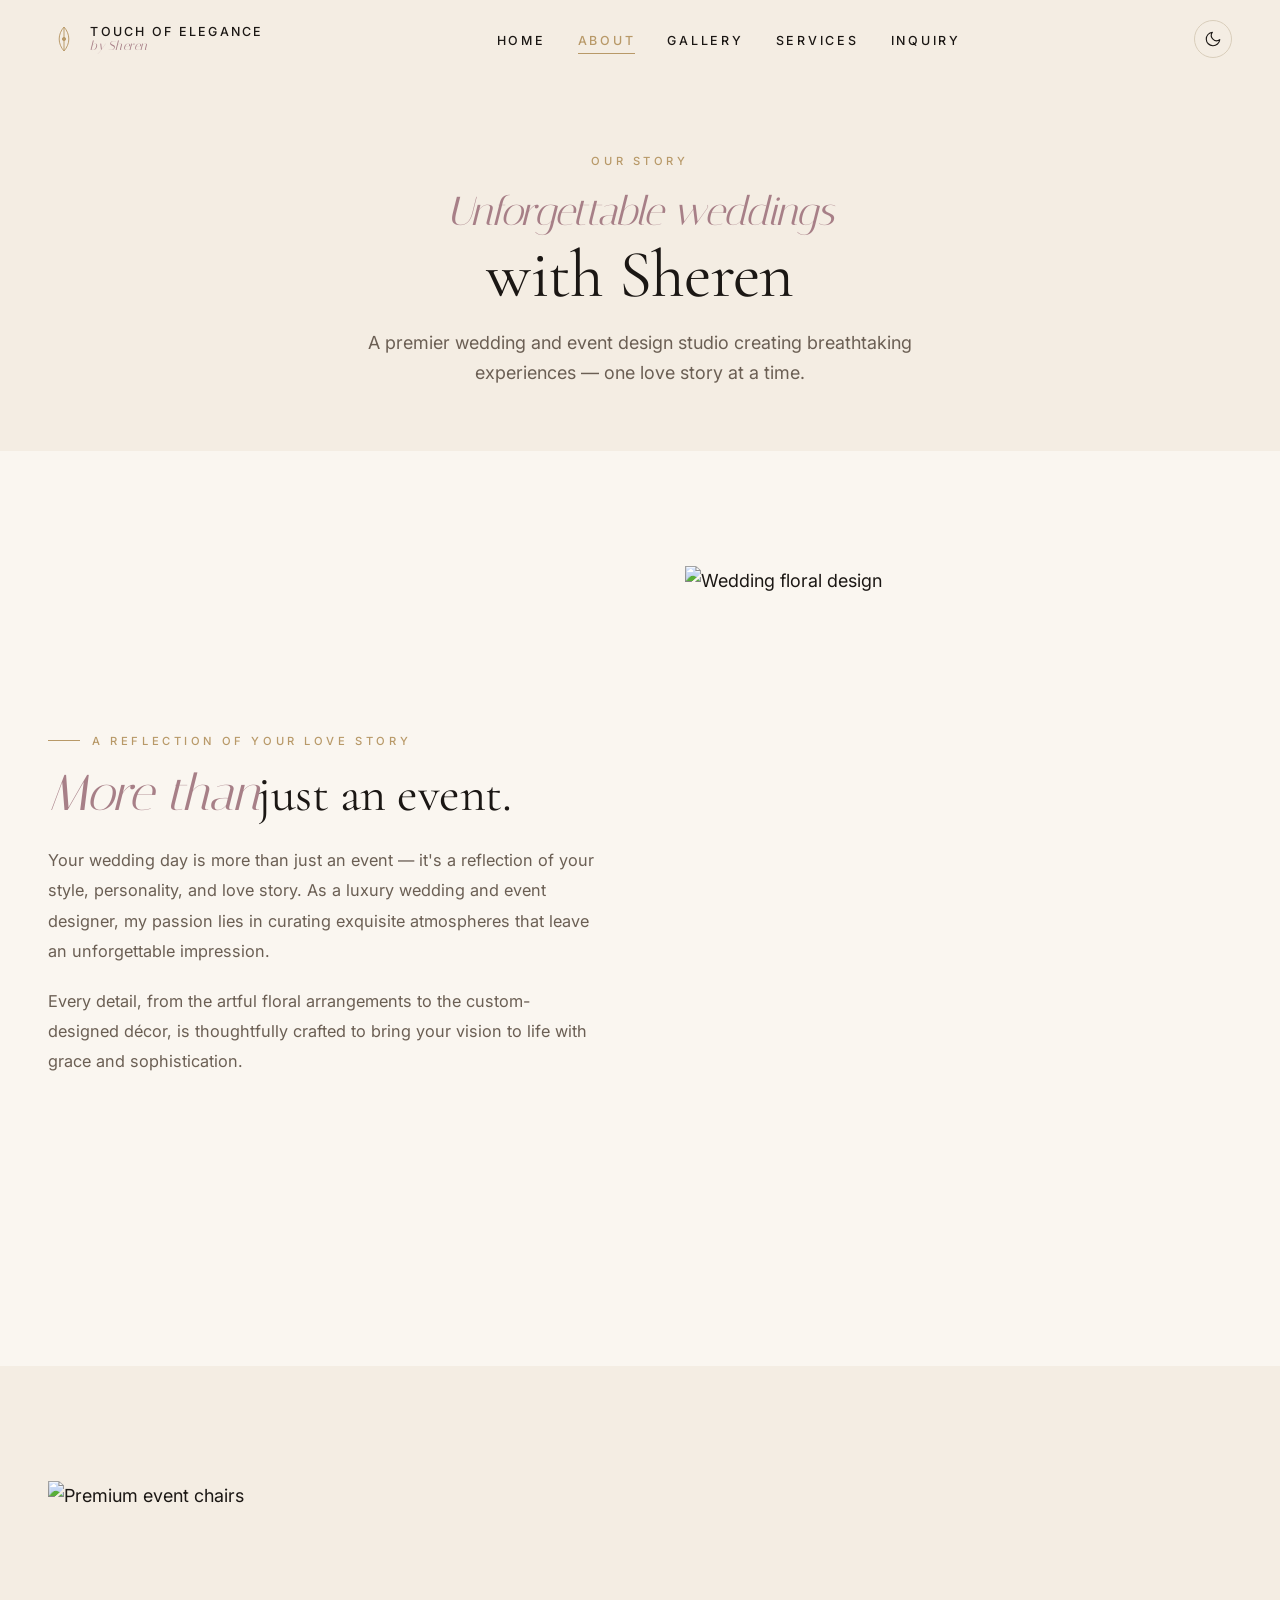
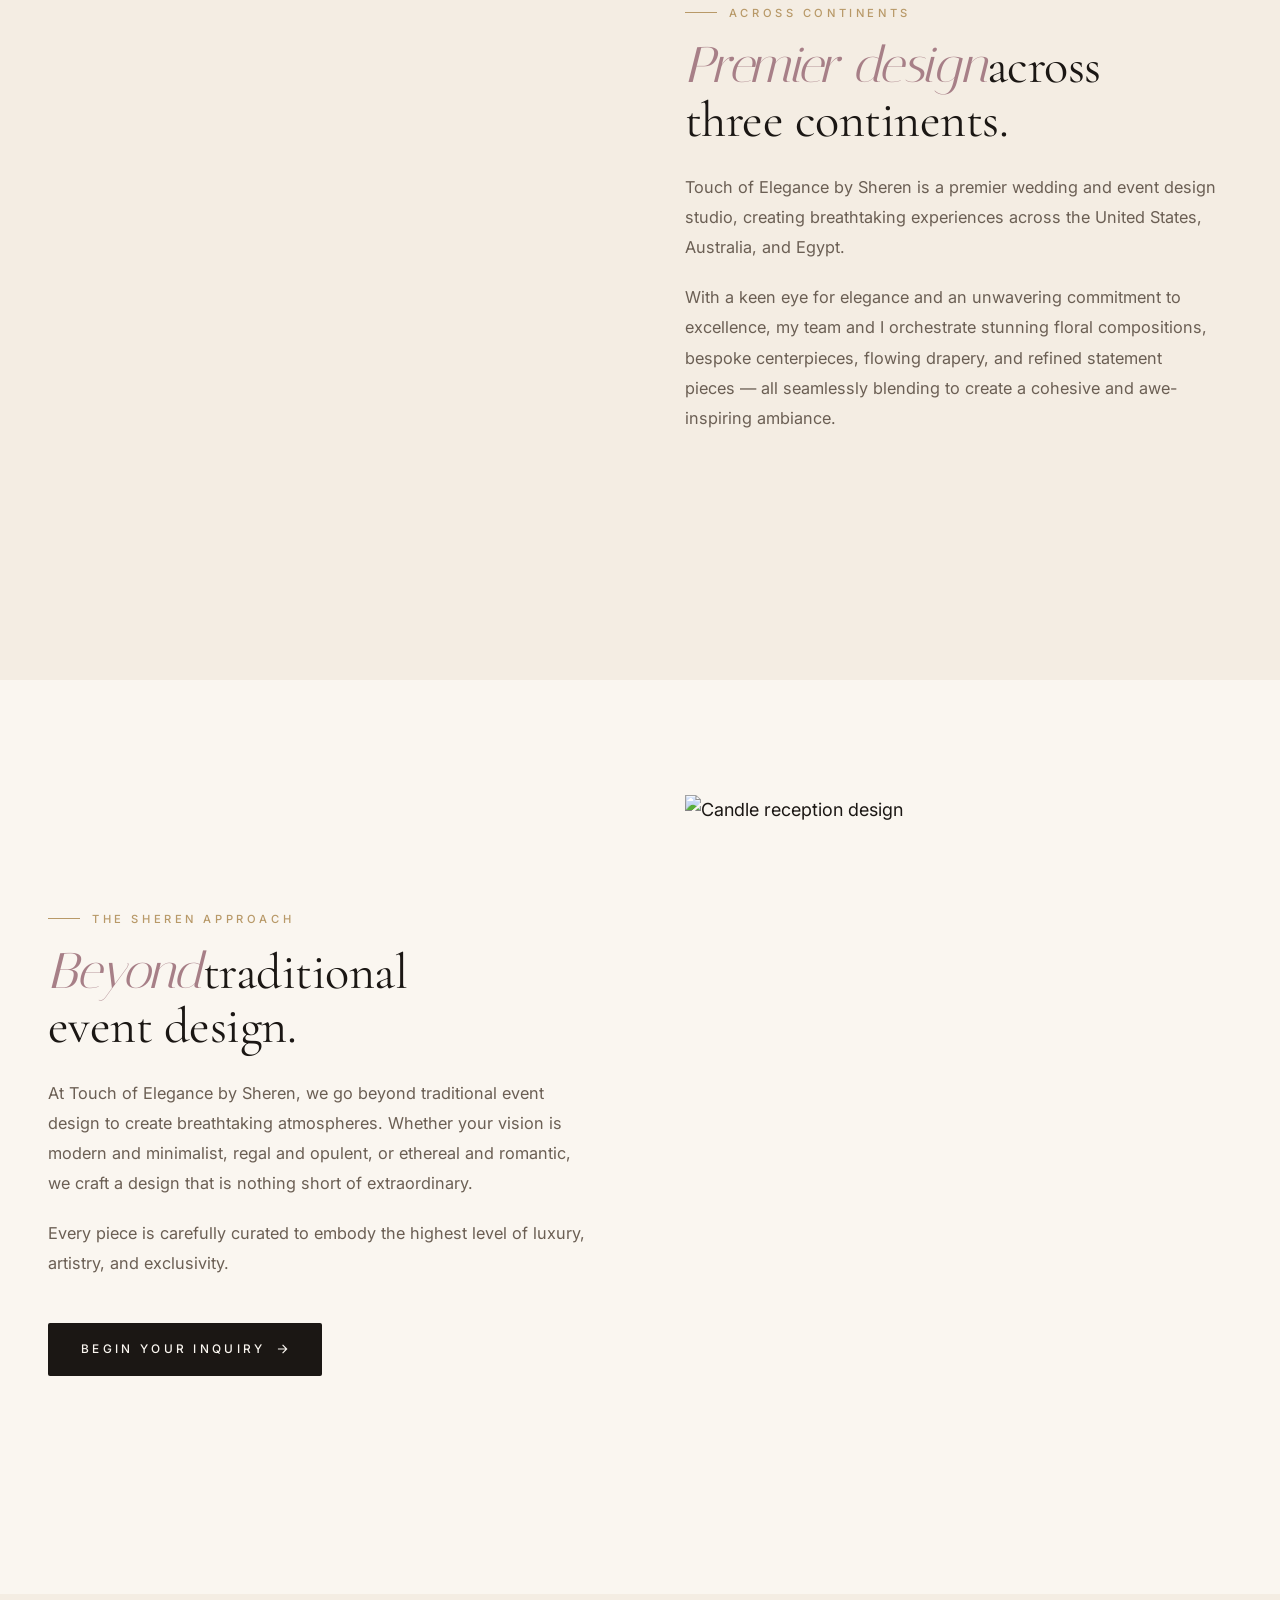
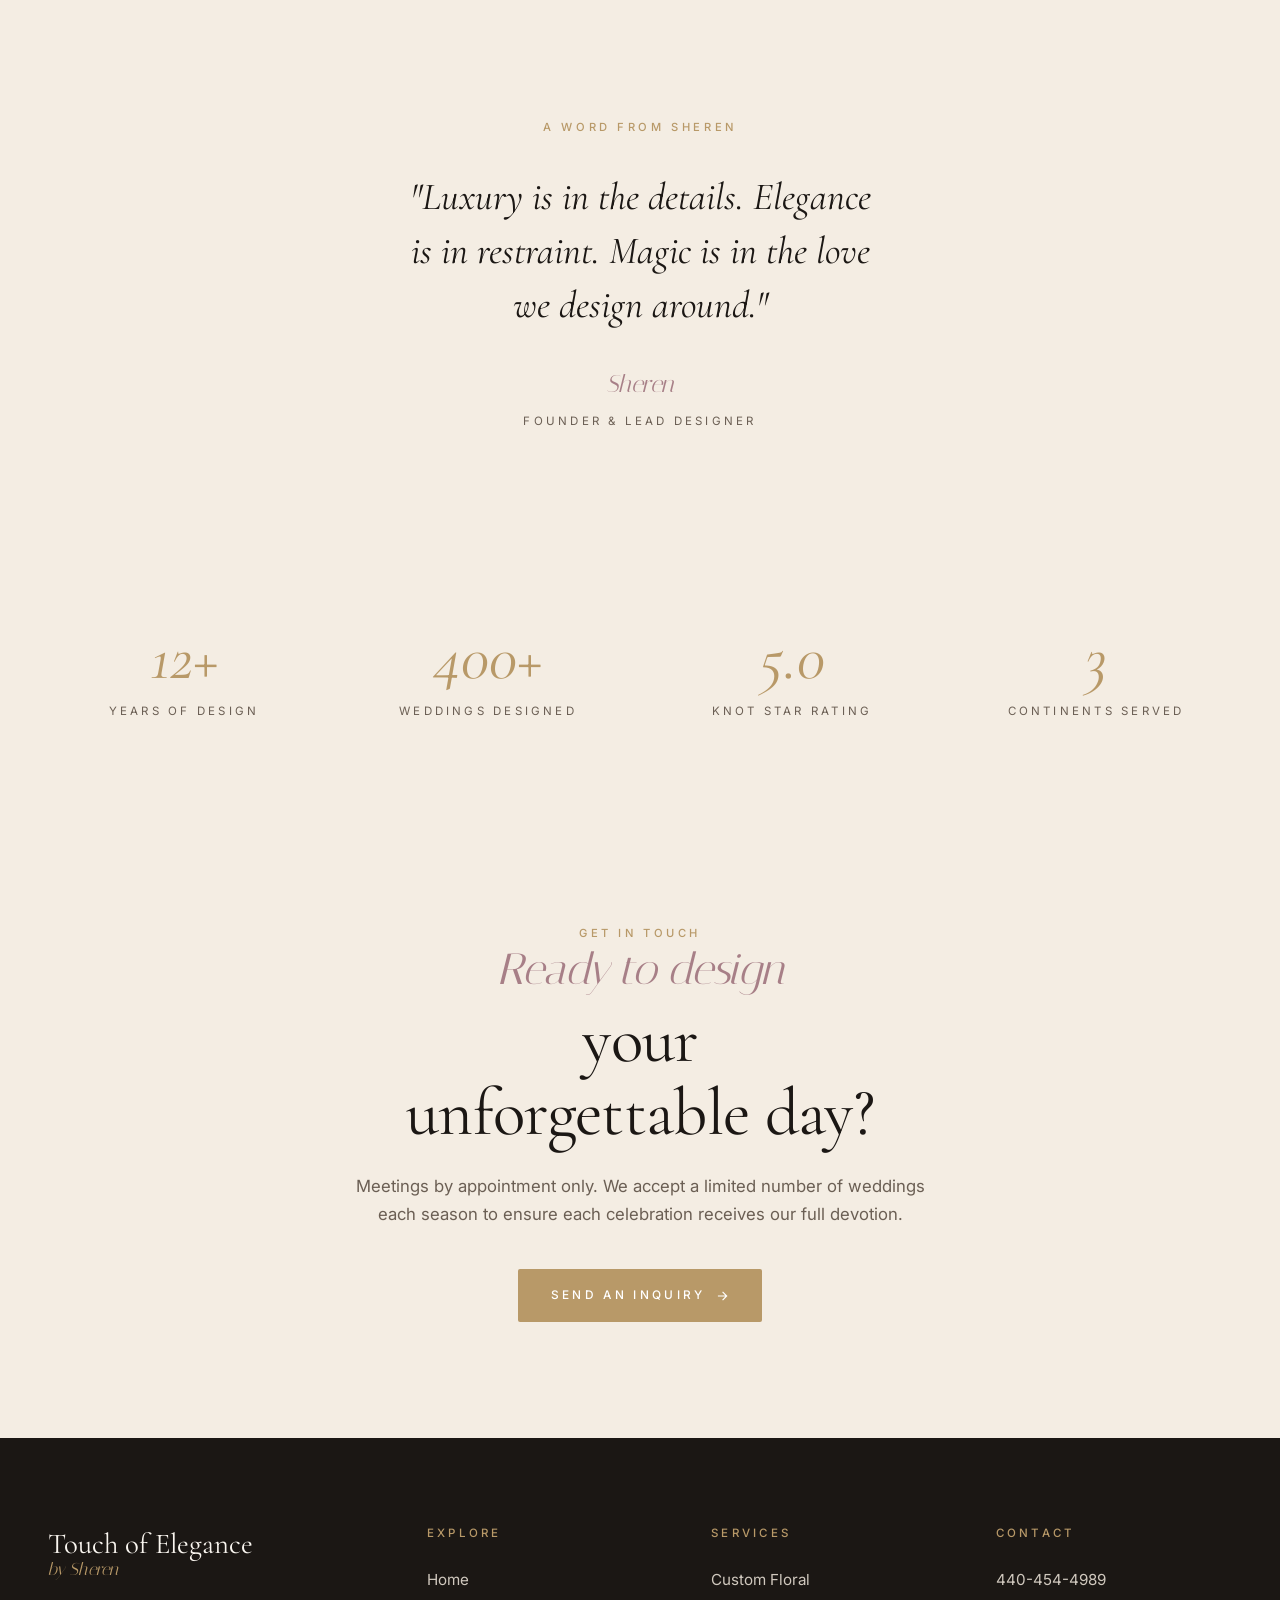
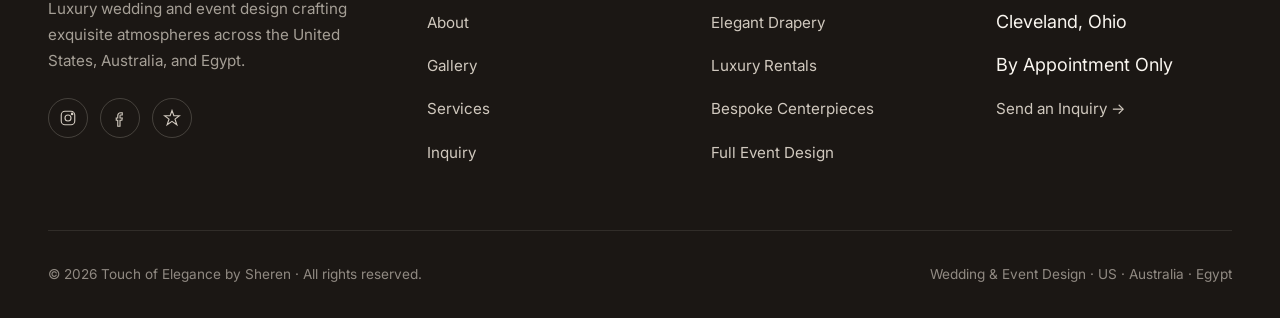
==== about.html @ 4b9fe18b "Touch of Elegance — editorial luxury wedding site v1" ====
<!doctype html>
<html lang="en">
<head>
  <meta charset="utf-8" />
  <meta name="viewport" content="width=device-width, initial-scale=1" />
  <title>About — Touch of Elegance by Sheren</title>
  <meta name="description" content="Founded by Sheren, Touch of Elegance is a premier luxury wedding and event design studio creating breathtaking experiences across the United States, Australia, and Egypt." />
  <link rel="preconnect" href="https://fonts.googleapis.com" />
  <link rel="preconnect" href="https://fonts.gstatic.com" crossorigin />
  <link href="https://fonts.googleapis.com/css2?family=Cormorant+Garamond:ital,wght@0,400;0,500;0,600;1,400;1,500&family=Italiana&family=Inter:wght@400;500;600&display=swap" rel="stylesheet" />
  <link rel="preconnect" href="https://img1.wsimg.com" />
  <link rel="stylesheet" href="css/style.css" />
</head>
<body>

  <header class="site-header">
    <div class="container nav-wrap">
      <a href="index.html" class="brand"><svg class="brand-mark" viewBox="0 0 40 40" fill="none" stroke="currentColor" stroke-width="1.2"><path d="M20 5 C12 14, 12 26, 20 35 C28 26, 28 14, 20 5 Z"/><path d="M20 5 L20 35"/><circle cx="20" cy="20" r="2" fill="currentColor"/></svg><span class="brand-name"><strong>Touch of Elegance</strong><span class="brand-tag">by Sheren</span></span></a>
      <nav aria-label="Main">
        <ul class="nav-links" role="list">
          <li><a href="index.html">Home</a></li>
          <li><a href="about.html" class="active">About</a></li>
          <li><a href="gallery.html">Gallery</a></li>
          <li><a href="index.html#services">Services</a></li>
          <li><a href="inquiry.html">Inquiry</a></li>
        </ul>
      </nav>
      <div class="nav-right">
        <button class="theme-toggle" data-theme-toggle aria-label="Toggle theme"></button>
        <button class="menu-toggle" aria-label="Open menu"><span></span><span></span><span></span></button>
      </div>
    </div>
  </header>

  <main>
  <section class="page-header">
    <div class="container reveal">
      <span class="eyebrow center no-line">Our Story</span>
      <h1><span class="script">Unforgettable weddings</span>with Sheren</h1>
      <p>A premier wedding and event design studio creating breathtaking experiences — one love story at a time.</p>
    </div>
  </section>

  <section class="about-story">
    <div class="container">
      <div class="about-story-grid">
        <div class="reveal">
          <img src="https://img1.wsimg.com/isteam/ip/43267d62-f9a4-4e65-951b-62f53e7021e9/WhatsApp%20Image%202025-03-03%20at%2021.09.30_ea5f6266.jpg/:/rs=w:900,h:1125,cg:true,m" alt="Wedding floral design" loading="lazy"/>
        </div>
        <div class="about-story-text reveal delay-2">
          <span class="eyebrow">A Reflection of Your Love Story</span>
          <h2><span class="script">More than</span>just an event.</h2>
          <p>Your wedding day is more than just an event — it's a reflection of your style, personality, and love story. As a luxury wedding and event designer, my passion lies in curating exquisite atmospheres that leave an unforgettable impression.</p>
          <p>Every detail, from the artful floral arrangements to the custom-designed décor, is thoughtfully crafted to bring your vision to life with grace and sophistication.</p>
        </div>
      </div>
    </div>
  </section>

  <section class="about-story" style="background:var(--color-surface-2);">
    <div class="container">
      <div class="about-story-grid">
        <div class="reveal">
          <img src="https://img1.wsimg.com/isteam/ip/43267d62-f9a4-4e65-951b-62f53e7021e9/Chairs.jpg/:/rs=w:900,h:1125,cg:true,m" alt="Premium event chairs" loading="lazy"/>
        </div>
        <div class="about-story-text reveal delay-2">
          <span class="eyebrow">Across Continents</span>
          <h2><span class="script">Premier design</span>across three continents.</h2>
          <p>Touch of Elegance by Sheren is a premier wedding and event design studio, creating breathtaking experiences across the United States, Australia, and Egypt.</p>
          <p>With a keen eye for elegance and an unwavering commitment to excellence, my team and I orchestrate stunning floral compositions, bespoke centerpieces, flowing drapery, and refined statement pieces — all seamlessly blending to create a cohesive and awe-inspiring ambiance.</p>
        </div>
      </div>
    </div>
  </section>

  <section class="about-story">
    <div class="container">
      <div class="about-story-grid">
        <div class="reveal">
          <img src="https://img1.wsimg.com/isteam/ip/43267d62-f9a4-4e65-951b-62f53e7021e9/brittney%20floating%20candlles.jpg/:/rs=w:900,h:1125,cg:true,m" alt="Candle reception design" loading="lazy"/>
        </div>
        <div class="about-story-text reveal delay-2">
          <span class="eyebrow">The Sheren Approach</span>
          <h2><span class="script">Beyond</span>traditional event design.</h2>
          <p>At Touch of Elegance by Sheren, we go beyond traditional event design to create breathtaking atmospheres. Whether your vision is modern and minimalist, regal and opulent, or ethereal and romantic, we craft a design that is nothing short of extraordinary.</p>
          <p>Every piece is carefully curated to embody the highest level of luxury, artistry, and exclusivity.</p>
          <a href="inquiry.html" class="btn btn-primary" style="margin-top:1.5rem;">Begin Your Inquiry
            <svg class="arrow" width="14" height="14" viewBox="0 0 24 24" fill="none" stroke="currentColor" stroke-width="2"><path d="M5 12h14M13 5l7 7-7 7"/></svg>
          </a>
        </div>
      </div>
    </div>
  </section>

  <section class="philosophy">
    <div class="container-narrow reveal">
      <span class="eyebrow center no-line">A Word From Sheren</span>
      <blockquote>"Luxury is in the details. Elegance is in restraint. Magic is in the love we design around."</blockquote>
      <cite>Sheren</cite>
      <div class="role">Founder &amp; Lead Designer</div>
    </div>
  </section>

  <section class="stats">
    <div class="container">
      <div class="stats-grid reveal">
        <div><div class="stat-num">12+</div><div class="stat-label">Years of Design</div></div>
        <div><div class="stat-num">400+</div><div class="stat-label">Weddings Designed</div></div>
        <div><div class="stat-num">5.0</div><div class="stat-label">Knot Star Rating</div></div>
        <div><div class="stat-num">3</div><div class="stat-label">Continents Served</div></div>
      </div>
    </div>
  </section>

  <section class="cta-band">
    <div class="container-narrow reveal">
      <span class="eyebrow center no-line">Get In Touch</span>
      <h2><span class="script">Ready to design</span> your unforgettable day?</h2>
      <p>Meetings by appointment only. We accept a limited number of weddings each season to ensure each celebration receives our full devotion.</p>
      <a href="inquiry.html" class="btn btn-gold">Send an Inquiry
        <svg class="arrow" width="14" height="14" viewBox="0 0 24 24" fill="none" stroke="currentColor" stroke-width="2"><path d="M5 12h14M13 5l7 7-7 7"/></svg>
      </a>
    </div>
  </section>
  </main>

  <footer class="site-footer">
    <div class="container">
      <div class="footer-grid">
        <div>
          <div class="footer-brand">Touch of Elegance<span class="script">by Sheren</span></div>
          <p>Luxury wedding and event design crafting exquisite atmospheres across the United States, Australia, and Egypt.</p>
          <div class="footer-socials">
            <a href="https://www.instagram.com/touch_of_elegance_wedding/" target="_blank" rel="noopener" aria-label="Instagram"><svg width="18" height="18" viewBox="0 0 24 24" fill="none" stroke="currentColor" stroke-width="1.5"><rect x="3" y="3" width="18" height="18" rx="5"/><circle cx="12" cy="12" r="4"/><circle cx="17.5" cy="6.5" r="1" fill="currentColor"/></svg></a>
            <a href="https://www.facebook.com/touchofelegancese/" target="_blank" rel="noopener" aria-label="Facebook"><svg width="18" height="18" viewBox="0 0 24 24" fill="none" stroke="currentColor" stroke-width="1.5"><path d="M15 8h-2a1 1 0 0 0-1 1v3h3l-.5 3H12v8H9v-8H7v-3h2V9a4 4 0 0 1 4-4h2v3z"/></svg></a>
            <a href="https://www.theknot.com/marketplace/touch-of-elegance-wedding-and-event-design-elyria-oh-1085700" target="_blank" rel="noopener" aria-label="The Knot"><svg width="18" height="18" viewBox="0 0 24 24" fill="none" stroke="currentColor" stroke-width="1.5"><path d="M12 2 L14.5 9 L22 9 L16 13.5 L18.5 21 L12 16.5 L5.5 21 L8 13.5 L2 9 L9.5 9 Z"/></svg></a>
          </div>
        </div>
        <div class="footer-col"><h4>Explore</h4><ul><li><a href="index.html">Home</a></li><li><a href="about.html">About</a></li><li><a href="gallery.html">Gallery</a></li><li><a href="index.html#services">Services</a></li><li><a href="inquiry.html">Inquiry</a></li></ul></div>
        <div class="footer-col"><h4>Services</h4><ul><li><a href="index.html#services">Custom Floral</a></li><li><a href="index.html#services">Elegant Drapery</a></li><li><a href="index.html#services">Luxury Rentals</a></li><li><a href="index.html#services">Bespoke Centerpieces</a></li><li><a href="index.html#services">Full Event Design</a></li></ul></div>
        <div class="footer-col"><h4>Contact</h4><ul><li><a href="tel:4404544989">440-454-4989</a></li><li>Cleveland, Ohio</li><li>By Appointment Only</li><li><a href="inquiry.html">Send an Inquiry →</a></li></ul></div>
      </div>
      <div class="footer-bottom">
        <div>© <span id="year"></span> Touch of Elegance by Sheren · All rights reserved.</div>
        <div>Wedding &amp; Event Design · US · Australia · Egypt</div>
      </div>
    </div>
  </footer>

  <script src="js/main.js" defer></script>
</body>
</html>
---- css/style.css ----
/* =========================================================
   TOUCH OF ELEGANCE — Editorial luxury wedding design system
   ========================================================= */

:root, [data-theme="light"] {
  /* Surfaces — warm ivory / cream */
  --color-bg: #FAF6F0;
  --color-surface: #FFFFFF;
  --color-surface-2: #F4EDE3;
  --color-surface-offset: #EFE6D8;
  --color-surface-dynamic: #E8DCC7;
  --color-divider: #E5DCCE;
  --color-border: #D8CDBA;

  /* Text — deep ink with warm undertone */
  --color-text: #1B1714;
  --color-text-muted: #6B5F54;
  --color-text-faint: #A89C8E;
  --color-text-inverse: #FAF6F0;

  /* Primary accent — Champagne Gold */
  --color-primary: #B89968;
  --color-primary-hover: #9C7E50;
  --color-primary-active: #7C6440;
  --color-primary-highlight: #EFE3CD;

  /* Secondary accent — Dusty Mauve (italic script color) */
  --color-mauve: #A77F87;
  --color-mauve-hover: #8C656D;

  /* Type scale */
  --text-xs:   clamp(0.75rem, 0.7rem + 0.25vw, 0.875rem);
  --text-sm:   clamp(0.875rem, 0.83rem + 0.2vw, 0.95rem);
  --text-base: clamp(1rem, 0.95rem + 0.25vw, 1.125rem);
  --text-lg:   clamp(1.125rem, 1rem + 0.6vw, 1.4rem);
  --text-xl:   clamp(1.5rem, 1.2rem + 1.25vw, 2.25rem);
  --text-2xl:  clamp(2rem, 1.3rem + 2.3vw, 3.25rem);
  --text-3xl:  clamp(2.5rem, 1rem + 4vw, 4.75rem);
  --text-hero: clamp(2.75rem, 0.5rem + 7vw, 7.5rem);

  /* Spacing (4px base) */
  --space-1:  0.25rem;
  --space-2:  0.5rem;
  --space-3:  0.75rem;
  --space-4:  1rem;
  --space-5:  1.25rem;
  --space-6:  1.5rem;
  --space-8:  2rem;
  --space-10: 2.5rem;
  --space-12: 3rem;
  --space-16: 4rem;
  --space-20: 5rem;
  --space-24: 6rem;
  --space-32: 8rem;

  /* Radius — kept very subtle for editorial feel */
  --radius-sm: 2px;
  --radius-md: 4px;
  --radius-lg: 8px;
  --radius-full: 9999px;

  /* Shadows */
  --shadow-sm: 0 1px 2px rgba(27, 23, 20, 0.06);
  --shadow-md: 0 8px 24px rgba(27, 23, 20, 0.08);
  --shadow-lg: 0 24px 64px rgba(27, 23, 20, 0.14);

  /* Layout */
  --content-narrow: 680px;
  --content-default: 1080px;
  --content-wide: 1320px;
  --gutter: clamp(1.25rem, 4vw, 3rem);

  /* Fonts */
  --font-display: 'Cormorant Garamond', 'Times New Roman', serif;
  --font-italic:  'Italiana', 'Cormorant Garamond', serif;
  --font-body:    'Inter', 'Helvetica Neue', system-ui, sans-serif;
  --font-mono:    'Inter', sans-serif;

  --transition: 280ms cubic-bezier(0.22, 1, 0.36, 1);
  --transition-slow: 600ms cubic-bezier(0.22, 1, 0.36, 1);
}

[data-theme="dark"] {
  --color-bg: #15110E;
  --color-surface: #1C1815;
  --color-surface-2: #221D18;
  --color-surface-offset: #2A241E;
  --color-surface-dynamic: #332C24;
  --color-divider: #2B2520;
  --color-border: #3D352C;
  --color-text: #F0E8DC;
  --color-text-muted: #B6A892;
  --color-text-faint: #6B6052;
  --color-text-inverse: #1B1714;
  --color-primary: #D4B687;
  --color-primary-hover: #E5C99B;
  --color-primary-active: #B89968;
  --color-primary-highlight: #3A2F1F;
  --color-mauve: #C99FA7;
  --shadow-sm: 0 1px 2px rgba(0,0,0,0.4);
  --shadow-md: 0 8px 24px rgba(0,0,0,0.5);
  --shadow-lg: 0 24px 64px rgba(0,0,0,0.6);
}

/* ============== BASE ============== */
*, *::before, *::after { box-sizing: border-box; margin: 0; padding: 0; }

html {
  -webkit-font-smoothing: antialiased;
  -moz-osx-font-smoothing: grayscale;
  text-rendering: optimizeLegibility;
  scroll-behavior: smooth;
  scroll-padding-top: 5rem;
}

body {
  min-height: 100dvh;
  font-family: var(--font-body);
  font-size: var(--text-base);
  line-height: 1.65;
  color: var(--color-text);
  background-color: var(--color-bg);
  overflow-x: hidden;
}

img, picture, video, svg { display: block; max-width: 100%; height: auto; }

h1, h2, h3, h4, h5, h6 {
  font-family: var(--font-display);
  font-weight: 400;
  line-height: 1.08;
  letter-spacing: -0.01em;
  text-wrap: balance;
  color: var(--color-text);
}

p { text-wrap: pretty; }

a { color: inherit; text-decoration: none; }
button { cursor: pointer; background: none; border: none; color: inherit; font: inherit; }

::selection { background: var(--color-primary-highlight); color: var(--color-text); }

:focus-visible { outline: 2px solid var(--color-primary); outline-offset: 3px; }

a, button, input, textarea, select {
  transition: color var(--transition), background var(--transition),
              border-color var(--transition), opacity var(--transition),
              transform var(--transition);
}

.sr-only {
  position: absolute; width: 1px; height: 1px; padding: 0; margin: -1px;
  overflow: hidden; clip: rect(0,0,0,0); white-space: nowrap; border: 0;
}

/* ============== LAYOUT ============== */
.container {
  width: 100%;
  max-width: var(--content-wide);
  margin: 0 auto;
  padding-inline: var(--gutter);
}
.container-narrow { max-width: var(--content-narrow); margin: 0 auto; padding-inline: var(--gutter); }
.container-default { max-width: var(--content-default); margin: 0 auto; padding-inline: var(--gutter); }

section { padding-block: clamp(4rem, 9vw, 9rem); }

.eyebrow {
  font-family: var(--font-body);
  font-size: 0.7rem;
  font-weight: 500;
  letter-spacing: 0.32em;
  text-transform: uppercase;
  color: var(--color-primary);
  display: inline-flex;
  align-items: center;
  gap: 0.75rem;
}
.eyebrow::before {
  content: "";
  width: 32px;
  height: 1px;
  background: var(--color-primary);
}
.eyebrow.center { justify-content: center; }
.eyebrow.no-line::before { display: none; }

.script {
  font-family: var(--font-italic);
  font-style: italic;
  color: var(--color-mauve);
  font-weight: 400;
}

/* ============== HEADER ============== */
.site-header {
  position: fixed; top: 0; left: 0; right: 0;
  z-index: 100;
  padding-block: var(--space-5);
  transition: background var(--transition), padding var(--transition), box-shadow var(--transition);
}
.site-header.scrolled {
  background: rgba(250, 246, 240, 0.92);
  backdrop-filter: blur(16px);
  -webkit-backdrop-filter: blur(16px);
  padding-block: var(--space-3);
  box-shadow: 0 1px 0 var(--color-divider);
}
[data-theme="dark"] .site-header.scrolled { background: rgba(21,17,14,0.92); }

.nav-wrap {
  display: flex;
  align-items: center;
  justify-content: space-between;
  gap: var(--space-8);
}

.brand {
  display: flex;
  align-items: center;
  gap: 0.65rem;
  font-family: var(--font-display);
  font-size: 1.05rem;
  letter-spacing: 0.04em;
  color: var(--color-text);
}
.brand-mark { color: var(--color-primary); width: 32px; height: 32px; }
.brand strong { font-weight: 500; letter-spacing: 0.18em; text-transform: uppercase; font-size: 0.78rem; font-family: var(--font-body); }
.brand-name { display: flex; flex-direction: column; line-height: 1.1; }
.brand-tag { font-family: var(--font-italic); font-style: italic; color: var(--color-mauve); font-size: 0.8rem; letter-spacing: 0.02em; }

.nav-links {
  display: flex;
  gap: var(--space-8);
  list-style: none;
  align-items: center;
}
.nav-links a {
  font-size: 0.78rem;
  font-weight: 500;
  letter-spacing: 0.22em;
  text-transform: uppercase;
  color: var(--color-text);
  position: relative;
  padding-block: 4px;
}
.nav-links a::after {
  content: "";
  position: absolute;
  left: 0; right: 100%;
  bottom: -2px;
  height: 1px;
  background: var(--color-primary);
  transition: right var(--transition);
}
.nav-links a:hover::after, .nav-links a.active::after { right: 0; }
.nav-links a.active { color: var(--color-primary); }

.nav-right { display: flex; gap: 1rem; align-items: center; }

.theme-toggle {
  width: 38px; height: 38px;
  display: inline-flex; align-items: center; justify-content: center;
  border: 1px solid var(--color-border);
  border-radius: 50%;
  color: var(--color-text);
}
.theme-toggle:hover { border-color: var(--color-primary); color: var(--color-primary); }

.menu-toggle {
  display: none;
  width: 42px; height: 42px;
  align-items: center; justify-content: center;
  color: var(--color-text);
  flex-direction: column;
  gap: 5px;
}
.menu-toggle span {
  display: block; width: 22px; height: 1px;
  background: currentColor;
  transition: transform var(--transition), opacity var(--transition);
}
body.menu-open .menu-toggle span:nth-child(1) { transform: translateY(6px) rotate(45deg); }
body.menu-open .menu-toggle span:nth-child(2) { opacity: 0; }
body.menu-open .menu-toggle span:nth-child(3) { transform: translateY(-6px) rotate(-45deg); }

/* ============== BUTTONS ============== */
.btn {
  display: inline-flex;
  align-items: center;
  justify-content: center;
  gap: 0.6rem;
  padding: 1rem 2rem;
  font-size: 0.74rem;
  font-weight: 500;
  letter-spacing: 0.28em;
  text-transform: uppercase;
  border-radius: var(--radius-sm);
  border: 1px solid transparent;
  cursor: pointer;
  position: relative;
  overflow: hidden;
  transition: all var(--transition);
}
.btn-primary {
  background: var(--color-text);
  color: var(--color-text-inverse);
}
.btn-primary:hover {
  background: var(--color-primary);
  transform: translateY(-2px);
  box-shadow: var(--shadow-md);
}
.btn-outline {
  border-color: var(--color-text);
  color: var(--color-text);
  background: transparent;
}
.btn-outline:hover {
  background: var(--color-text);
  color: var(--color-text-inverse);
}
.btn-gold {
  background: var(--color-primary);
  color: #fff;
}
.btn-gold:hover {
  background: var(--color-primary-hover);
  transform: translateY(-2px);
  box-shadow: var(--shadow-md);
}
.btn-ghost {
  color: var(--color-text);
  padding: 0.5rem 0;
  border-bottom: 1px solid var(--color-text);
  border-radius: 0;
}
.btn-ghost:hover { color: var(--color-primary); border-color: var(--color-primary); }
.btn .arrow { transition: transform var(--transition); }
.btn:hover .arrow { transform: translateX(4px); }

/* ============== HERO ============== */
.hero {
  position: relative;
  min-height: 100vh;
  display: grid;
  grid-template-columns: 1fr 1.05fr;
  align-items: center;
  padding-top: 7rem;
  padding-bottom: 4rem;
  overflow: hidden;
}
.hero-content {
  padding-inline: var(--gutter);
  padding-left: clamp(1.5rem, 6vw, 6rem);
  z-index: 2;
  max-width: 720px;
}
.hero-eyebrow {
  display: inline-flex;
  align-items: center;
  gap: 0.75rem;
  font-size: 0.72rem;
  letter-spacing: 0.4em;
  text-transform: uppercase;
  color: var(--color-primary);
  margin-bottom: 2rem;
  font-weight: 500;
}
.hero-eyebrow::before, .hero-eyebrow::after {
  content: ""; width: 36px; height: 1px; background: var(--color-primary);
}
.hero h1 {
  font-size: var(--text-hero);
  font-weight: 400;
  line-height: 0.96;
  letter-spacing: -0.02em;
  margin-bottom: 2rem;
}
.hero h1 .script-line {
  display: block;
  font-family: var(--font-italic);
  font-style: italic;
  color: var(--color-mauve);
  font-size: 0.7em;
  margin-top: 0.1em;
  letter-spacing: 0;
}
.hero-sub {
  font-size: 1.05rem;
  color: var(--color-text-muted);
  line-height: 1.75;
  max-width: 36ch;
  margin-bottom: 2.5rem;
}
.hero-services {
  display: flex;
  flex-wrap: wrap;
  gap: 0.5rem 1.5rem;
  margin-bottom: 2.75rem;
  list-style: none;
}
.hero-services li {
  font-size: 0.78rem;
  letter-spacing: 0.18em;
  text-transform: uppercase;
  color: var(--color-text-muted);
  display: inline-flex;
  align-items: center;
  gap: 0.6rem;
}
.hero-services li::before {
  content: "";
  width: 4px; height: 4px;
  background: var(--color-primary);
  border-radius: 50%;
}
.hero-cta {
  display: flex;
  flex-wrap: wrap;
  gap: 1rem;
  align-items: center;
}

.hero-image {
  position: relative;
  height: calc(100vh - 4rem);
  min-height: 600px;
  margin-right: clamp(1rem, 3vw, 3rem);
  overflow: hidden;
}
.hero-image img {
  width: 100%; height: 100%;
  object-fit: cover;
  object-position: center;
  filter: saturate(0.92);
}
.hero-image::after {
  content: "";
  position: absolute; inset: 0;
  background: linear-gradient(180deg, transparent 60%, rgba(27,23,20,0.18));
}
.hero-badge {
  position: absolute;
  bottom: 2rem;
  left: -2rem;
  background: var(--color-surface);
  padding: 1.25rem 1.5rem;
  box-shadow: var(--shadow-lg);
  z-index: 3;
  display: flex;
  align-items: center;
  gap: 0.9rem;
  border-left: 2px solid var(--color-primary);
}
.hero-badge-stars { color: var(--color-primary); letter-spacing: 0.1em; }
.hero-badge-text { font-size: 0.74rem; letter-spacing: 0.18em; text-transform: uppercase; color: var(--color-text-muted); line-height: 1.4; }
.hero-badge-text strong { display: block; color: var(--color-text); font-weight: 500; letter-spacing: 0.22em; }

.hero-locations {
  position: absolute;
  bottom: 2rem;
  left: clamp(1.5rem, 6vw, 6rem);
  display: flex;
  align-items: center;
  gap: 1rem;
  font-size: 0.7rem;
  letter-spacing: 0.32em;
  text-transform: uppercase;
  color: var(--color-text-muted);
  z-index: 2;
}
.hero-locations span { display: inline-flex; align-items: center; gap: 0.5rem; }
.hero-locations span::before {
  content: ""; width: 5px; height: 5px; border-radius: 50%;
  background: var(--color-primary); display: inline-block;
}

.hero-bg-ornament {
  position: absolute;
  top: 50%;
  left: 30%;
  transform: translate(-50%, -50%);
  font-family: var(--font-italic);
  font-style: italic;
  font-size: clamp(8rem, 20vw, 20rem);
  color: var(--color-primary);
  opacity: 0.045;
  pointer-events: none;
  letter-spacing: -0.04em;
  z-index: 0;
  user-select: none;
}

/* ============== MARQUEE ============== */
.marquee {
  background: var(--color-text);
  color: var(--color-text-inverse);
  padding-block: 1.5rem;
  overflow: hidden;
  border-block: 1px solid rgba(255,255,255,0.06);
}
.marquee-track {
  display: flex;
  gap: 4rem;
  animation: marquee 40s linear infinite;
  width: max-content;
}
.marquee-item {
  font-family: var(--font-display);
  font-style: italic;
  font-size: 1.6rem;
  display: inline-flex;
  align-items: center;
  gap: 4rem;
  white-space: nowrap;
}
.marquee-item::after {
  content: "✦";
  color: var(--color-primary);
  font-size: 1rem;
}
@keyframes marquee {
  from { transform: translateX(0); }
  to { transform: translateX(-50%); }
}

/* ============== SECTION HEADERS ============== */
.section-head {
  text-align: center;
  margin-bottom: var(--space-16);
}
.section-head.left { text-align: left; }
.section-head h2 {
  font-size: var(--text-3xl);
  font-weight: 400;
  margin-top: 1rem;
  letter-spacing: -0.01em;
}
.section-head h2 .script {
  display: inline-block;
  font-size: 0.85em;
  letter-spacing: 0;
  margin-right: 0.2em;
}
.section-head p {
  max-width: 56ch;
  margin: 1.5rem auto 0;
  color: var(--color-text-muted);
  font-size: 1.02rem;
}
.section-head.left p { margin-inline: 0; }

/* ============== ABOUT INTRO ============== */
.about-intro {
  background: var(--color-surface-2);
  position: relative;
}
.about-intro-grid {
  display: grid;
  grid-template-columns: 1fr 1.2fr;
  gap: clamp(2rem, 6vw, 6rem);
  align-items: center;
}
.about-intro-img {
  position: relative;
  aspect-ratio: 4/5;
  overflow: hidden;
}
.about-intro-img img {
  width: 100%; height: 100%; object-fit: cover;
}
.about-intro-img::before {
  content: "";
  position: absolute;
  top: -1.5rem; left: -1.5rem;
  right: 1.5rem; bottom: 1.5rem;
  border: 1px solid var(--color-primary);
  z-index: 0;
  pointer-events: none;
}
.about-intro-text h2 {
  font-size: var(--text-3xl);
  font-weight: 400;
  margin: 1rem 0 1.5rem;
}
.about-intro-text h2 .script { display: block; font-size: 0.6em; margin-bottom: 0.2em; }
.about-intro-text p {
  font-size: 1.05rem;
  line-height: 1.85;
  color: var(--color-text-muted);
  margin-bottom: 1.25rem;
  max-width: 56ch;
}
.about-intro-text p strong { color: var(--color-text); font-weight: 500; }
.about-intro-text .signature {
  font-family: var(--font-italic);
  font-style: italic;
  font-size: 2rem;
  color: var(--color-mauve);
  margin-top: 2rem;
  margin-bottom: 0.25rem;
  line-height: 1;
}
.about-intro-text .signature-role {
  font-size: 0.72rem;
  letter-spacing: 0.28em;
  text-transform: uppercase;
  color: var(--color-text-muted);
}

/* ============== SERVICES ============== */
.services {
  position: relative;
}
.services-grid {
  display: grid;
  grid-template-columns: repeat(3, 1fr);
  gap: 0;
  border-top: 1px solid var(--color-border);
  border-left: 1px solid var(--color-border);
}
.service-card {
  padding: clamp(1.75rem, 3vw, 2.75rem);
  border-right: 1px solid var(--color-border);
  border-bottom: 1px solid var(--color-border);
  position: relative;
  background: var(--color-bg);
  transition: background var(--transition);
  cursor: default;
}
.service-card:hover { background: var(--color-surface-2); }
.service-num {
  font-family: var(--font-italic);
  font-style: italic;
  color: var(--color-primary);
  font-size: 1.05rem;
  letter-spacing: 0.05em;
}
.service-card h3 {
  font-size: 1.6rem;
  font-weight: 400;
  margin: 2.25rem 0 1rem;
  letter-spacing: -0.01em;
  font-family: var(--font-display);
}
.service-card p {
  color: var(--color-text-muted);
  line-height: 1.7;
  font-size: 0.96rem;
}
.service-card .service-icon {
  width: 44px; height: 44px;
  color: var(--color-primary);
  margin-bottom: 0;
  position: absolute;
  top: clamp(1.75rem, 3vw, 2.75rem);
  right: clamp(1.75rem, 3vw, 2.75rem);
  opacity: 0.85;
}

/* ============== GALLERY PREVIEW ============== */
.gallery-preview {
  background: var(--color-bg);
}
.gallery-grid {
  display: grid;
  grid-template-columns: repeat(12, 1fr);
  grid-auto-rows: 110px;
  gap: var(--space-3);
  grid-auto-flow: dense;
}
.gallery-item {
  overflow: hidden;
  position: relative;
  cursor: pointer;
}
.gallery-item img {
  width: 100%; height: 100%;
  object-fit: cover;
  transition: transform var(--transition-slow);
}
.gallery-item:hover img { transform: scale(1.05); }
.gallery-item::after {
  content: "";
  position: absolute; inset: 0;
  background: linear-gradient(180deg, transparent 60%, rgba(27,23,20,0.35));
  opacity: 0;
  transition: opacity var(--transition);
}
.gallery-item:hover::after { opacity: 1; }

.gallery-item.g1 { grid-column: span 5; grid-row: span 4; }
.gallery-item.g2 { grid-column: span 4; grid-row: span 2; }
.gallery-item.g3 { grid-column: span 3; grid-row: span 2; }
.gallery-item.g4 { grid-column: span 4; grid-row: span 2; }
.gallery-item.g5 { grid-column: span 3; grid-row: span 2; }
.gallery-item.g6 { grid-column: span 4; grid-row: span 3; }
.gallery-item.g7 { grid-column: span 4; grid-row: span 3; }
.gallery-item.g8 { grid-column: span 4; grid-row: span 3; }
.gallery-item.g9 { grid-column: span 12; grid-row: span 3; }

.gallery-cta {
  margin-top: 4rem;
  text-align: center;
}

/* ============== PROCESS / EXPERIENCE ============== */
.process {
  background: var(--color-text);
  color: var(--color-text-inverse);
  position: relative;
  overflow: hidden;
}
.process h2, .process .eyebrow, .process h3 { color: var(--color-text-inverse); }
.process .eyebrow { color: var(--color-primary); }
.process-grid {
  display: grid;
  grid-template-columns: repeat(4, 1fr);
  gap: var(--space-12);
  margin-top: 3rem;
}
.process-step {
  position: relative;
}
.process-num {
  font-family: var(--font-display);
  font-style: italic;
  font-size: 4.5rem;
  color: var(--color-primary);
  line-height: 1;
  margin-bottom: 1.5rem;
  font-weight: 400;
}
.process-step h3 {
  font-size: 1.4rem;
  font-weight: 400;
  margin-bottom: 0.75rem;
  font-family: var(--font-display);
}
.process-step p {
  color: rgba(240,232,220,0.65);
  font-size: 0.95rem;
  line-height: 1.7;
}

/* ============== STATS / DIVIDER ============== */
.stats {
  padding-block: var(--space-20);
  background: var(--color-surface-2);
}
.stats-grid {
  display: grid;
  grid-template-columns: repeat(4, 1fr);
  gap: 2rem;
  text-align: center;
}
.stat-num {
  font-family: var(--font-display);
  font-style: italic;
  font-size: clamp(2.5rem, 5vw, 4rem);
  color: var(--color-primary);
  line-height: 1;
  font-weight: 400;
}
.stat-label {
  font-size: 0.72rem;
  letter-spacing: 0.28em;
  text-transform: uppercase;
  color: var(--color-text-muted);
  margin-top: 0.75rem;
}

/* ============== TESTIMONIALS ============== */
.testimonials {
  background: var(--color-bg);
}
.testi-grid {
  display: grid;
  grid-template-columns: repeat(3, 1fr);
  gap: var(--space-6);
  margin-top: 3rem;
}
.testi-card {
  background: var(--color-surface);
  padding: clamp(1.75rem, 3vw, 2.5rem);
  border: 1px solid var(--color-divider);
  position: relative;
  display: flex;
  flex-direction: column;
}
.testi-quote-mark {
  font-family: var(--font-display);
  font-size: 4.5rem;
  color: var(--color-primary);
  line-height: 0.5;
  position: absolute;
  top: 1.75rem; right: 1.75rem;
  opacity: 0.25;
  font-style: italic;
}
.testi-stars {
  color: var(--color-primary);
  letter-spacing: 0.15em;
  font-size: 0.85rem;
  margin-bottom: 1.25rem;
}
.testi-card p {
  font-family: var(--font-display);
  font-size: 1.15rem;
  line-height: 1.6;
  color: var(--color-text);
  flex: 1;
  font-style: italic;
}
.testi-author {
  margin-top: 2rem;
  padding-top: 1.5rem;
  border-top: 1px solid var(--color-divider);
}
.testi-author strong {
  font-family: var(--font-display);
  font-weight: 400;
  font-size: 1.15rem;
  display: block;
}
.testi-author span {
  font-size: 0.72rem;
  letter-spacing: 0.22em;
  text-transform: uppercase;
  color: var(--color-text-muted);
  margin-top: 0.25rem;
  display: block;
}

/* ============== CTA / INQUIRY ============== */
.cta-band {
  background: var(--color-surface-2);
  padding-block: clamp(4rem, 9vw, 8rem);
  text-align: center;
  position: relative;
  overflow: hidden;
}
.cta-band h2 {
  font-size: var(--text-3xl);
  font-weight: 400;
  margin-bottom: 1.5rem;
}
.cta-band h2 .script { display: block; font-size: 0.65em; margin-bottom: 0.25em; }
.cta-band p {
  max-width: 56ch;
  margin: 0 auto 2.5rem;
  color: var(--color-text-muted);
  font-size: 1.05rem;
}

/* ============== INQUIRY FORM ============== */
.inquiry-section {
  background: var(--color-bg);
}
.inquiry-grid {
  display: grid;
  grid-template-columns: 0.85fr 1fr;
  gap: clamp(2rem, 6vw, 6rem);
  align-items: start;
}
.inquiry-info h2 {
  font-size: var(--text-2xl);
  margin: 1rem 0 1.5rem;
}
.inquiry-info h2 .script { display: block; font-size: 0.7em; margin-bottom: 0.15em; }
.inquiry-info p { color: var(--color-text-muted); line-height: 1.75; margin-bottom: 1.5rem; }
.inquiry-info .contact-line {
  display: flex; align-items: center; gap: 0.85rem;
  padding-block: 1.25rem;
  border-top: 1px solid var(--color-divider);
  font-size: 0.92rem;
}
.inquiry-info .contact-line:last-child { border-bottom: 1px solid var(--color-divider); }
.inquiry-info .contact-line svg { color: var(--color-primary); width: 18px; height: 18px; }
.inquiry-info .contact-line strong { font-weight: 500; }

form.inquiry-form {
  background: var(--color-surface);
  padding: clamp(1.75rem, 4vw, 3rem);
  border: 1px solid var(--color-divider);
}
.form-row {
  display: grid;
  grid-template-columns: 1fr 1fr;
  gap: 1.25rem;
  margin-bottom: 1.25rem;
}
.field { display: flex; flex-direction: column; }
.field.full { grid-column: 1 / -1; }
.field label {
  font-size: 0.7rem;
  letter-spacing: 0.22em;
  text-transform: uppercase;
  color: var(--color-text-muted);
  margin-bottom: 0.5rem;
  font-weight: 500;
}
.field input,
.field textarea {
  padding: 0.9rem 1rem;
  background: transparent;
  border: 1px solid var(--color-border);
  font-size: 0.98rem;
  font-family: var(--font-body);
  color: var(--color-text);
  border-radius: var(--radius-sm);
}
.field input:focus,
.field textarea:focus {
  outline: none;
  border-color: var(--color-primary);
  background: var(--color-bg);
}
.field textarea { resize: vertical; min-height: 130px; }
.form-submit { margin-top: 1rem; width: 100%; }
.form-disclaimer {
  font-size: 0.78rem;
  color: var(--color-text-faint);
  margin-top: 1rem;
  text-align: center;
}

/* ============== FOOTER ============== */
.site-footer {
  background: var(--color-text);
  color: var(--color-text-inverse);
  padding-block: clamp(4rem, 7vw, 6rem) 2rem;
}
.footer-grid {
  display: grid;
  grid-template-columns: 1.4fr 1fr 1fr 1fr;
  gap: 3rem;
  margin-bottom: 4rem;
}
.footer-brand {
  font-family: var(--font-display);
  font-size: 1.8rem;
  font-weight: 400;
  margin-bottom: 1rem;
  line-height: 1.15;
}
.footer-brand .script { display: block; font-size: 0.6em; color: var(--color-primary); }
.footer-grid p { color: rgba(240,232,220,0.65); font-size: 0.95rem; line-height: 1.7; max-width: 32ch; }
.footer-col h4 {
  font-family: var(--font-body);
  font-size: 0.72rem;
  letter-spacing: 0.28em;
  text-transform: uppercase;
  color: var(--color-primary);
  margin-bottom: 1.5rem;
  font-weight: 500;
}
.footer-col ul { list-style: none; display: flex; flex-direction: column; gap: 0.85rem; }
.footer-col a {
  color: rgba(240,232,220,0.85);
  font-size: 0.95rem;
}
.footer-col a:hover { color: var(--color-primary); }
.footer-socials {
  display: flex; gap: 0.75rem;
  margin-top: 1.5rem;
}
.footer-socials a {
  width: 40px; height: 40px;
  border: 1px solid rgba(240,232,220,0.2);
  border-radius: 50%;
  display: inline-flex; align-items: center; justify-content: center;
  color: rgba(240,232,220,0.85);
}
.footer-socials a:hover { background: var(--color-primary); border-color: var(--color-primary); color: #fff; }
.footer-bottom {
  padding-top: 2rem;
  border-top: 1px solid rgba(240,232,220,0.1);
  display: flex;
  justify-content: space-between;
  align-items: center;
  flex-wrap: wrap;
  gap: 1rem;
  font-size: 0.85rem;
  color: rgba(240,232,220,0.55);
}

/* ============== PAGE HEADER (Interior pages) ============== */
.page-header {
  padding-top: 9rem;
  padding-bottom: 4rem;
  text-align: center;
  background: var(--color-surface-2);
}
.page-header h1 {
  font-size: var(--text-3xl);
  font-weight: 400;
  margin: 1rem 0;
}
.page-header h1 .script { display: block; font-size: 0.6em; color: var(--color-mauve); margin-bottom: 0.15em; }
.page-header p {
  max-width: 56ch;
  margin: 1rem auto 0;
  color: var(--color-text-muted);
}

/* ============== GALLERY PAGE ============== */
.gallery-page-filters {
  display: flex;
  justify-content: center;
  gap: 1rem 2rem;
  flex-wrap: wrap;
  margin-bottom: 4rem;
}
.filter-btn {
  font-size: 0.72rem;
  letter-spacing: 0.28em;
  text-transform: uppercase;
  color: var(--color-text-muted);
  padding-block: 0.5rem;
  border-bottom: 1px solid transparent;
}
.filter-btn.active, .filter-btn:hover {
  color: var(--color-text);
  border-color: var(--color-primary);
}
.masonry {
  columns: 3;
  column-gap: var(--space-4);
}
@media (max-width: 900px) { .masonry { columns: 2; } }
@media (max-width: 540px) { .masonry { columns: 1; } }
.masonry-item {
  break-inside: avoid;
  margin-bottom: var(--space-4);
  overflow: hidden;
  cursor: pointer;
  position: relative;
}
.masonry-item img {
  width: 100%; height: auto; display: block;
  transition: transform var(--transition-slow);
}
.masonry-item:hover img { transform: scale(1.04); }
.masonry-item::after {
  content: "";
  position: absolute; inset: 0;
  background: linear-gradient(180deg, transparent 50%, rgba(27,23,20,0.4));
  opacity: 0;
  transition: opacity var(--transition);
}
.masonry-item:hover::after { opacity: 1; }

/* ============== LIGHTBOX ============== */
.lightbox {
  position: fixed; inset: 0;
  background: rgba(15,12,10,0.94);
  z-index: 1000;
  display: none;
  align-items: center;
  justify-content: center;
  padding: 2rem;
}
.lightbox.open { display: flex; }
.lightbox img {
  max-width: 90vw;
  max-height: 88vh;
  object-fit: contain;
  box-shadow: var(--shadow-lg);
}
.lightbox-close {
  position: absolute;
  top: 1.5rem; right: 1.5rem;
  color: #fff;
  width: 44px; height: 44px;
  display: inline-flex; align-items: center; justify-content: center;
  border: 1px solid rgba(255,255,255,0.3);
  border-radius: 50%;
}
.lightbox-close:hover { background: rgba(255,255,255,0.1); }
.lightbox-prev, .lightbox-next {
  position: absolute;
  top: 50%; transform: translateY(-50%);
  color: #fff;
  width: 52px; height: 52px;
  display: inline-flex; align-items: center; justify-content: center;
  border: 1px solid rgba(255,255,255,0.3);
  border-radius: 50%;
  background: rgba(0,0,0,0.3);
}
.lightbox-prev { left: 1.5rem; }
.lightbox-next { right: 1.5rem; }
.lightbox-prev:hover, .lightbox-next:hover { background: rgba(255,255,255,0.1); }

/* ============== ABOUT PAGE ============== */
.about-story {
  padding-block: clamp(4rem, 9vw, 9rem);
}
.about-story-grid {
  display: grid;
  grid-template-columns: 1fr 1fr;
  gap: clamp(2rem, 7vw, 7rem);
  align-items: center;
}
.about-story-grid img {
  width: 100%;
  aspect-ratio: 4/5;
  object-fit: cover;
}
.about-story-text h2 {
  font-size: var(--text-2xl);
  margin: 1rem 0 1.5rem;
}
.about-story-text p {
  color: var(--color-text-muted);
  line-height: 1.85;
  margin-bottom: 1.25rem;
  font-size: 1.02rem;
}
.about-story:nth-of-type(even) .about-story-grid {
  direction: rtl;
}
.about-story:nth-of-type(even) .about-story-grid > * { direction: ltr; }

.philosophy {
  background: var(--color-surface-2);
  text-align: center;
}
.philosophy blockquote {
  font-family: var(--font-display);
  font-size: clamp(1.5rem, 3vw, 2.5rem);
  font-weight: 400;
  font-style: italic;
  line-height: 1.4;
  max-width: 28ch;
  margin: 2rem auto;
  color: var(--color-text);
}
.philosophy cite {
  font-family: var(--font-italic);
  color: var(--color-mauve);
  font-style: italic;
  font-size: 1.5rem;
  display: block;
  margin-top: 1rem;
}
.philosophy .role {
  font-size: 0.72rem;
  letter-spacing: 0.28em;
  text-transform: uppercase;
  color: var(--color-text-muted);
  margin-top: 0.5rem;
}

/* ============== SCROLL REVEAL ============== */
.reveal {
  opacity: 0;
  transform: translateY(30px);
  transition: opacity 900ms cubic-bezier(0.22,1,0.36,1),
              transform 900ms cubic-bezier(0.22,1,0.36,1);
}
.reveal.is-visible {
  opacity: 1;
  transform: translateY(0);
}
.reveal.delay-1 { transition-delay: 100ms; }
.reveal.delay-2 { transition-delay: 200ms; }
.reveal.delay-3 { transition-delay: 300ms; }
.reveal.delay-4 { transition-delay: 400ms; }

/* ============== RESPONSIVE ============== */
@media (max-width: 1024px) {
  .hero { grid-template-columns: 1fr; min-height: auto; }
  .hero-image { height: 60vh; min-height: 460px; margin: 2rem var(--gutter) 0; }
  .hero-locations { position: static; padding: 2rem var(--gutter) 0; }
  .hero-badge { left: 1.5rem; bottom: 1.5rem; }
  .about-intro-grid, .about-story-grid, .inquiry-grid { grid-template-columns: 1fr; gap: 3rem; }
  .about-story:nth-of-type(even) .about-story-grid { direction: ltr; }
  .services-grid { grid-template-columns: repeat(2, 1fr); }
  .testi-grid, .process-grid { grid-template-columns: 1fr 1fr; }
  .footer-grid { grid-template-columns: 1fr 1fr; gap: 2.5rem; }
}

@media (max-width: 720px) {
  .nav-links {
    position: fixed;
    inset: 0;
    background: var(--color-bg);
    flex-direction: column;
    justify-content: center;
    transform: translateY(-100%);
    transition: transform 480ms cubic-bezier(0.22,1,0.36,1);
    z-index: 90;
  }
  body.menu-open .nav-links { transform: translateY(0); }
  .nav-links a { font-size: 1.4rem; letter-spacing: 0.15em; font-family: var(--font-display); text-transform: none; font-weight: 400; }
  .menu-toggle { display: inline-flex; z-index: 101; position: relative; }
  .services-grid { grid-template-columns: 1fr; }
  .stats-grid { grid-template-columns: 1fr 1fr; gap: 3rem; }
  .testi-grid, .process-grid { grid-template-columns: 1fr; }
  .footer-grid { grid-template-columns: 1fr; }
  .form-row { grid-template-columns: 1fr; }
  .gallery-grid { grid-template-columns: repeat(6,1fr); grid-auto-rows: 100px; }
  .gallery-item.g1 { grid-column: 1 / 7; grid-row: auto / span 3; }
  .gallery-item.g2 { grid-column: 1 / 4; grid-row: auto / span 2; }
  .gallery-item.g3 { grid-column: 4 / 7; grid-row: auto / span 2; }
  .gallery-item.g4 { grid-column: 1 / 4; grid-row: auto / span 2; }
  .gallery-item.g5 { grid-column: 4 / 7; grid-row: auto / span 2; }
  .gallery-item.g6 { grid-column: 1 / 7; grid-row: auto / span 3; }
  .gallery-item.g7 { grid-column: 1 / 4; grid-row: auto / span 2; }
  .gallery-item.g8 { grid-column: 4 / 7; grid-row: auto / span 2; }
  .gallery-item.g9 { grid-column: 1 / 7; grid-row: auto / span 3; }
  .hero h1 { font-size: clamp(2.75rem, 14vw, 4rem); }
  .hero-content { padding-left: var(--gutter); }
  .hero-bg-ornament { font-size: 12rem; left: 50%; opacity: 0.04; }
  .process-num { font-size: 3.5rem; }
}

@media (prefers-reduced-motion: reduce) {
  *, *::before, *::after {
    animation-duration: 0.01ms !important;
    transition-duration: 0.01ms !important;
  }
  .marquee-track { animation: none; }
  .reveal { opacity: 1; transform: none; }
}
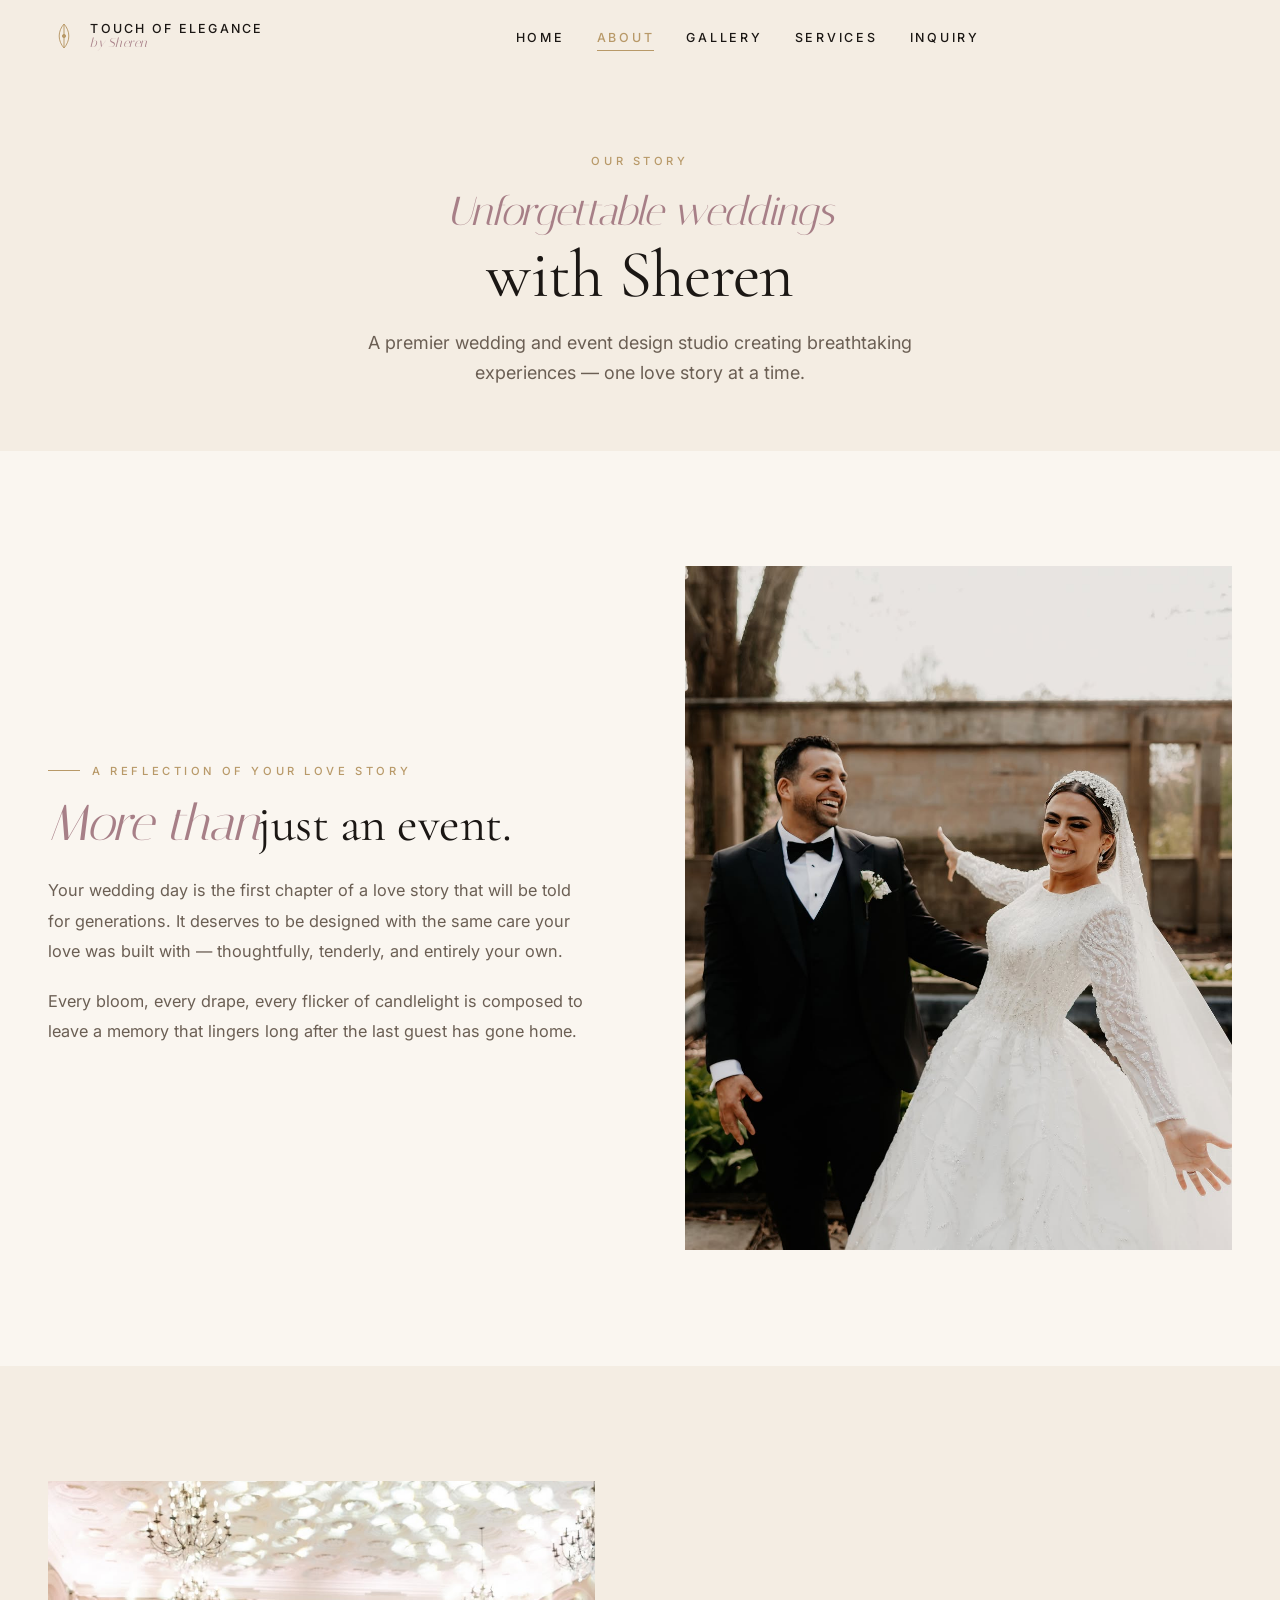
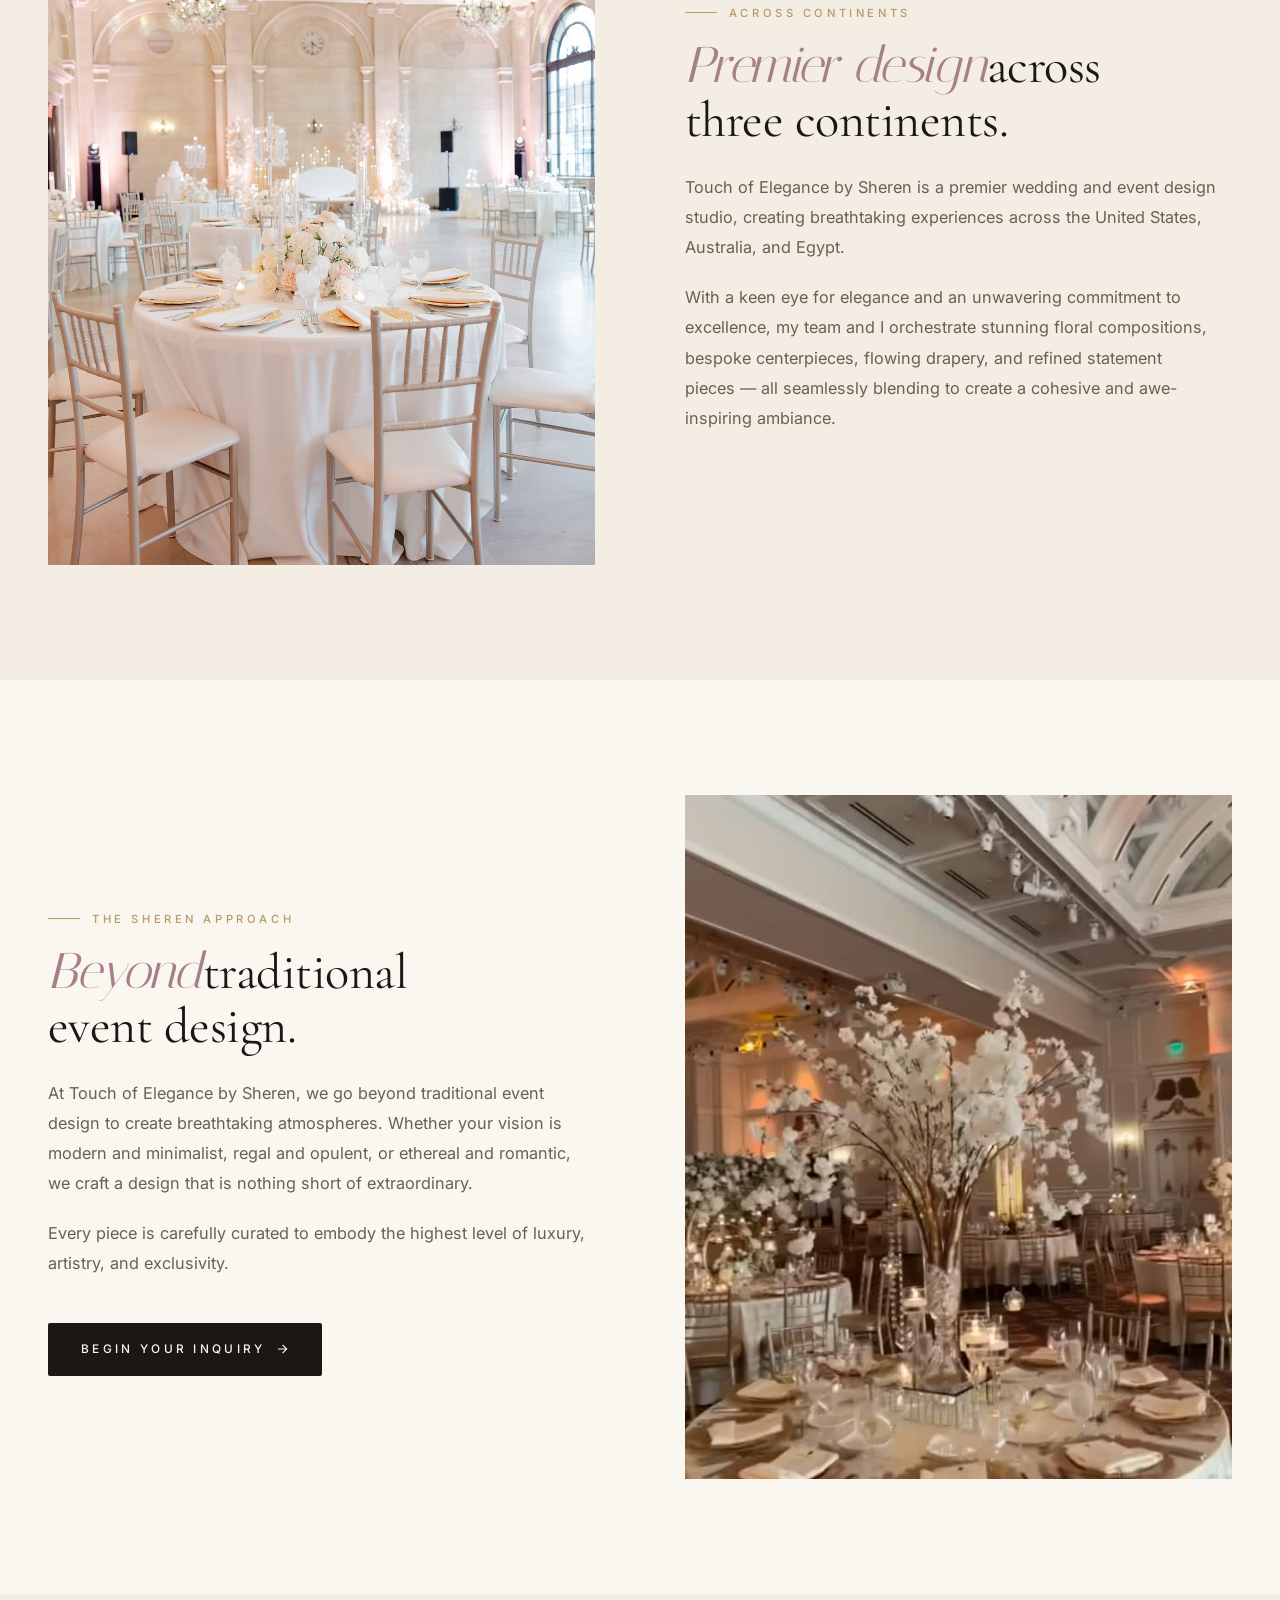
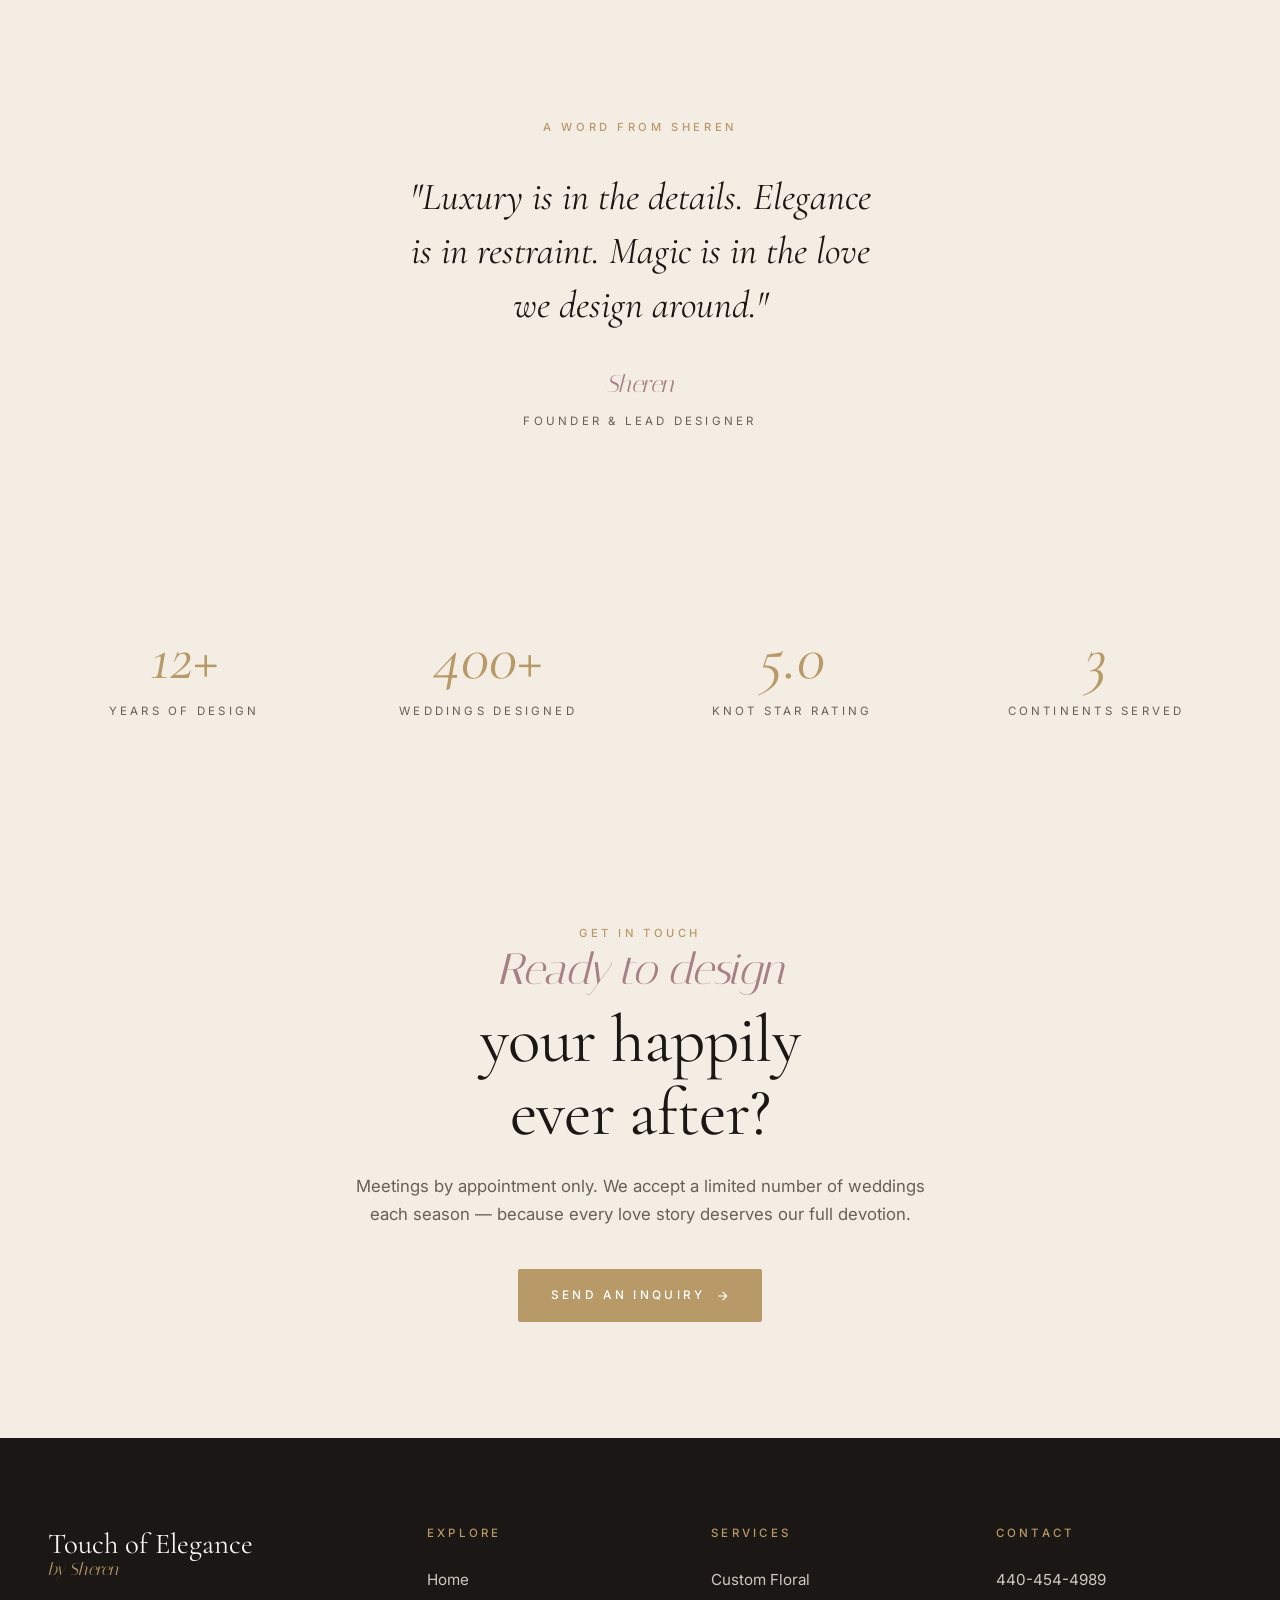
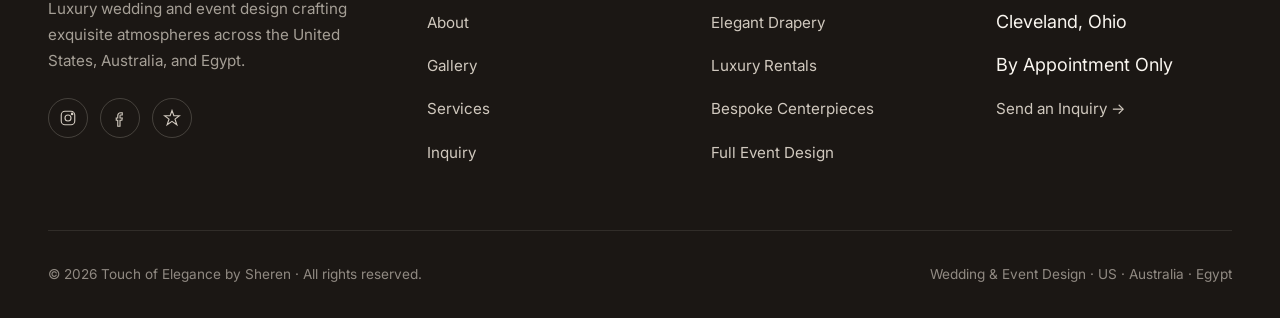
==== commit e62ca5f9: "v2: IG photos, romantic copy, floral divider, badge moved" ====
--- a/about.html
+++ b/about.html
@@ -26,7 +26,6 @@
         </ul>
       </nav>
       <div class="nav-right">
-        <button class="theme-toggle" data-theme-toggle aria-label="Toggle theme"></button>
         <button class="menu-toggle" aria-label="Open menu"><span></span><span></span><span></span></button>
       </div>
     </div>
@@ -45,13 +44,13 @@
     <div class="container">
       <div class="about-story-grid">
         <div class="reveal">
-          <img src="https://img1.wsimg.com/isteam/ip/43267d62-f9a4-4e65-951b-62f53e7021e9/WhatsApp%20Image%202025-03-03%20at%2021.09.30_ea5f6266.jpg/:/rs=w:900,h:1125,cg:true,m" alt="Wedding floral design" loading="lazy"/>
+          <img src="images/ig/ig2.jpg" alt="Joyful bride and groom — a Touch of Elegance wedding" loading="lazy"/>
         </div>
         <div class="about-story-text reveal delay-2">
           <span class="eyebrow">A Reflection of Your Love Story</span>
           <h2><span class="script">More than</span>just an event.</h2>
-          <p>Your wedding day is more than just an event — it's a reflection of your style, personality, and love story. As a luxury wedding and event designer, my passion lies in curating exquisite atmospheres that leave an unforgettable impression.</p>
-          <p>Every detail, from the artful floral arrangements to the custom-designed décor, is thoughtfully crafted to bring your vision to life with grace and sophistication.</p>
+          <p>Your wedding day is the first chapter of a love story that will be told for generations. It deserves to be designed with the same care your love was built with — thoughtfully, tenderly, and entirely your own.</p>
+          <p>Every bloom, every drape, every flicker of candlelight is composed to leave a memory that lingers long after the last guest has gone home.</p>
         </div>
       </div>
     </div>
@@ -61,7 +60,7 @@
     <div class="container">
       <div class="about-story-grid">
         <div class="reveal">
-          <img src="https://img1.wsimg.com/isteam/ip/43267d62-f9a4-4e65-951b-62f53e7021e9/Chairs.jpg/:/rs=w:900,h:1125,cg:true,m" alt="Premium event chairs" loading="lazy"/>
+          <img src="images/ig/ig9.jpg" alt="Pristine ballroom reception with chandeliers and florals" loading="lazy"/>
         </div>
         <div class="about-story-text reveal delay-2">
           <span class="eyebrow">Across Continents</span>
@@ -77,7 +76,7 @@
     <div class="container">
       <div class="about-story-grid">
         <div class="reveal">
-          <img src="https://img1.wsimg.com/isteam/ip/43267d62-f9a4-4e65-951b-62f53e7021e9/brittney%20floating%20candlles.jpg/:/rs=w:900,h:1125,cg:true,m" alt="Candle reception design" loading="lazy"/>
+          <img src="images/ig/ig11.jpg" alt="Reception with cherry blossom centerpiece and refined tablescape" loading="lazy"/>
         </div>
         <div class="about-story-text reveal delay-2">
           <span class="eyebrow">The Sheren Approach</span>
@@ -115,8 +114,8 @@
   <section class="cta-band">
     <div class="container-narrow reveal">
       <span class="eyebrow center no-line">Get In Touch</span>
-      <h2><span class="script">Ready to design</span> your unforgettable day?</h2>
-      <p>Meetings by appointment only. We accept a limited number of weddings each season to ensure each celebration receives our full devotion.</p>
+      <h2><span class="script">Ready to design</span> your happily ever after?</h2>
+      <p>Meetings by appointment only. We accept a limited number of weddings each season — because every love story deserves our full devotion.</p>
       <a href="inquiry.html" class="btn btn-gold">Send an Inquiry
         <svg class="arrow" width="14" height="14" viewBox="0 0 24 24" fill="none" stroke="currentColor" stroke-width="2"><path d="M5 12h14M13 5l7 7-7 7"/></svg>
       </a>
--- a/css/style.css
+++ b/css/style.css
@@ -80,27 +80,7 @@
   --transition-slow: 600ms cubic-bezier(0.22, 1, 0.36, 1);
 }
 
-[data-theme="dark"] {
-  --color-bg: #15110E;
-  --color-surface: #1C1815;
-  --color-surface-2: #221D18;
-  --color-surface-offset: #2A241E;
-  --color-surface-dynamic: #332C24;
-  --color-divider: #2B2520;
-  --color-border: #3D352C;
-  --color-text: #F0E8DC;
-  --color-text-muted: #B6A892;
-  --color-text-faint: #6B6052;
-  --color-text-inverse: #1B1714;
-  --color-primary: #D4B687;
-  --color-primary-hover: #E5C99B;
-  --color-primary-active: #B89968;
-  --color-primary-highlight: #3A2F1F;
-  --color-mauve: #C99FA7;
-  --shadow-sm: 0 1px 2px rgba(0,0,0,0.4);
-  --shadow-md: 0 8px 24px rgba(0,0,0,0.5);
-  --shadow-lg: 0 24px 64px rgba(0,0,0,0.6);
-}
+/* Light mode only — dark mode removed by client request */
 
 /* ============== BASE ============== */
 *, *::before, *::after { box-sizing: border-box; margin: 0; padding: 0; }
@@ -201,13 +181,12 @@
   transition: background var(--transition), padding var(--transition), box-shadow var(--transition);
 }
 .site-header.scrolled {
-  background: rgba(250, 246, 240, 0.92);
+  background: rgba(250, 246, 240, 0.96);
   backdrop-filter: blur(16px);
   -webkit-backdrop-filter: blur(16px);
   padding-block: var(--space-3);
   box-shadow: 0 1px 0 var(--color-divider);
 }
-[data-theme="dark"] .site-header.scrolled { background: rgba(21,17,14,0.92); }
 
 .nav-wrap {
   display: flex;
@@ -433,8 +412,8 @@
 .hero-image img {
   width: 100%; height: 100%;
   object-fit: cover;
-  object-position: center;
-  filter: saturate(0.92);
+  object-position: center 25%;
+  filter: saturate(0.98);
 }
 .hero-image::after {
   content: "";
@@ -443,15 +422,15 @@
 }
 .hero-badge {
   position: absolute;
-  bottom: 2rem;
-  left: -2rem;
+  bottom: 1.5rem;
+  left: 1.5rem;
   background: var(--color-surface);
-  padding: 1.25rem 1.5rem;
+  padding: 0.85rem 1.1rem;
   box-shadow: var(--shadow-lg);
   z-index: 3;
   display: flex;
   align-items: center;
-  gap: 0.9rem;
+  gap: 0.75rem;
   border-left: 2px solid var(--color-primary);
 }
 .hero-badge-stars { color: var(--color-primary); letter-spacing: 0.1em; }
@@ -493,6 +472,19 @@
   user-select: none;
 }
 
+/* ============== FLORAL DIVIDER ============== */
+.floral-divider {
+  display: flex;
+  justify-content: center;
+  padding: var(--space-12) var(--gutter);
+  color: var(--color-primary);
+  background: var(--color-bg);
+}
+.floral-divider svg {
+  width: clamp(280px, 50vw, 480px);
+  height: auto;
+}
+
 /* ============== MARQUEE ============== */
 .marquee {
   background: var(--color-text);
@@ -570,6 +562,7 @@
 }
 .about-intro-img img {
   width: 100%; height: 100%; object-fit: cover;
+  object-position: center 35%;
 }
 .about-intro-img::before {
   content: "";
@@ -667,7 +660,7 @@
 .gallery-grid {
   display: grid;
   grid-template-columns: repeat(12, 1fr);
-  grid-auto-rows: 110px;
+  grid-auto-rows: 130px;
   gap: var(--space-3);
   grid-auto-flow: dense;
 }
@@ -679,6 +672,7 @@
 .gallery-item img {
   width: 100%; height: 100%;
   object-fit: cover;
+  object-position: center 30%;
   transition: transform var(--transition-slow);
 }
 .gallery-item:hover img { transform: scale(1.05); }
@@ -1183,20 +1177,43 @@
   .footer-grid { grid-template-columns: 1fr 1fr; gap: 2.5rem; }
 }
 
-@media (max-width: 720px) {
+@media (max-width: 860px) {
   .nav-links {
     position: fixed;
     inset: 0;
     background: var(--color-bg);
     flex-direction: column;
     justify-content: center;
-    transform: translateY(-100%);
+    align-items: center;
+    gap: var(--space-8);
+    transform: translateX(100%);
     transition: transform 480ms cubic-bezier(0.22,1,0.36,1);
-    z-index: 90;
+    z-index: 99;
+    padding: 5rem 2rem 2rem;
+    overflow-y: auto;
   }
-  body.menu-open .nav-links { transform: translateY(0); }
-  .nav-links a { font-size: 1.4rem; letter-spacing: 0.15em; font-family: var(--font-display); text-transform: none; font-weight: 400; }
+  body.menu-open { overflow: hidden; }
+  body.menu-open .nav-links { transform: translateX(0); }
+  .nav-links a {
+    font-size: 1.75rem;
+    letter-spacing: 0;
+    font-family: var(--font-display);
+    text-transform: none;
+    font-weight: 400;
+    color: var(--color-text);
+  }
+  .nav-links a.active { color: var(--color-primary); }
+  .nav-links a::after { display: none; }
   .menu-toggle { display: inline-flex; z-index: 101; position: relative; }
+  .nav-links::before {
+    content: "";
+    position: absolute;
+    top: 3.5rem;
+    left: 50%;
+    transform: translateX(-50%);
+    width: 40px; height: 1px;
+    background: var(--color-primary);
+  }
   .services-grid { grid-template-columns: 1fr; }
   .stats-grid { grid-template-columns: 1fr 1fr; gap: 3rem; }
   .testi-grid, .process-grid { grid-template-columns: 1fr; }
